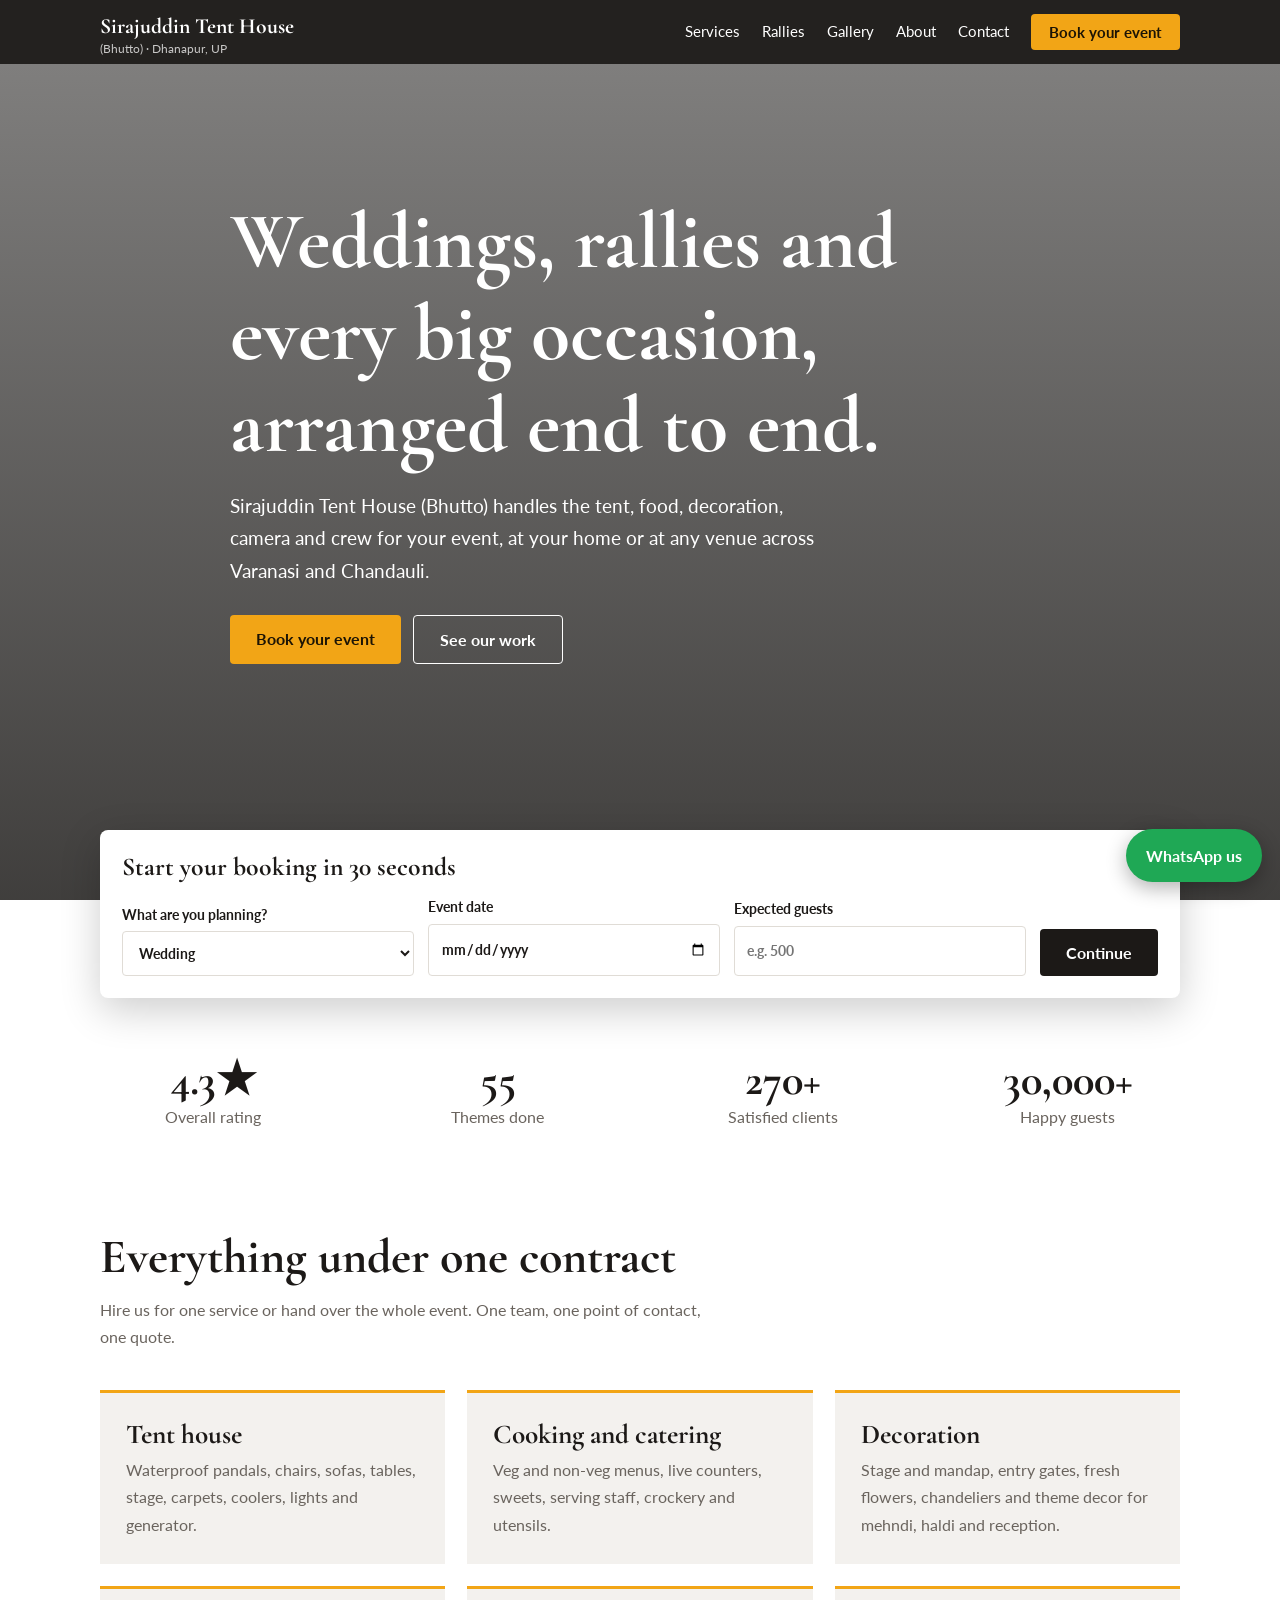
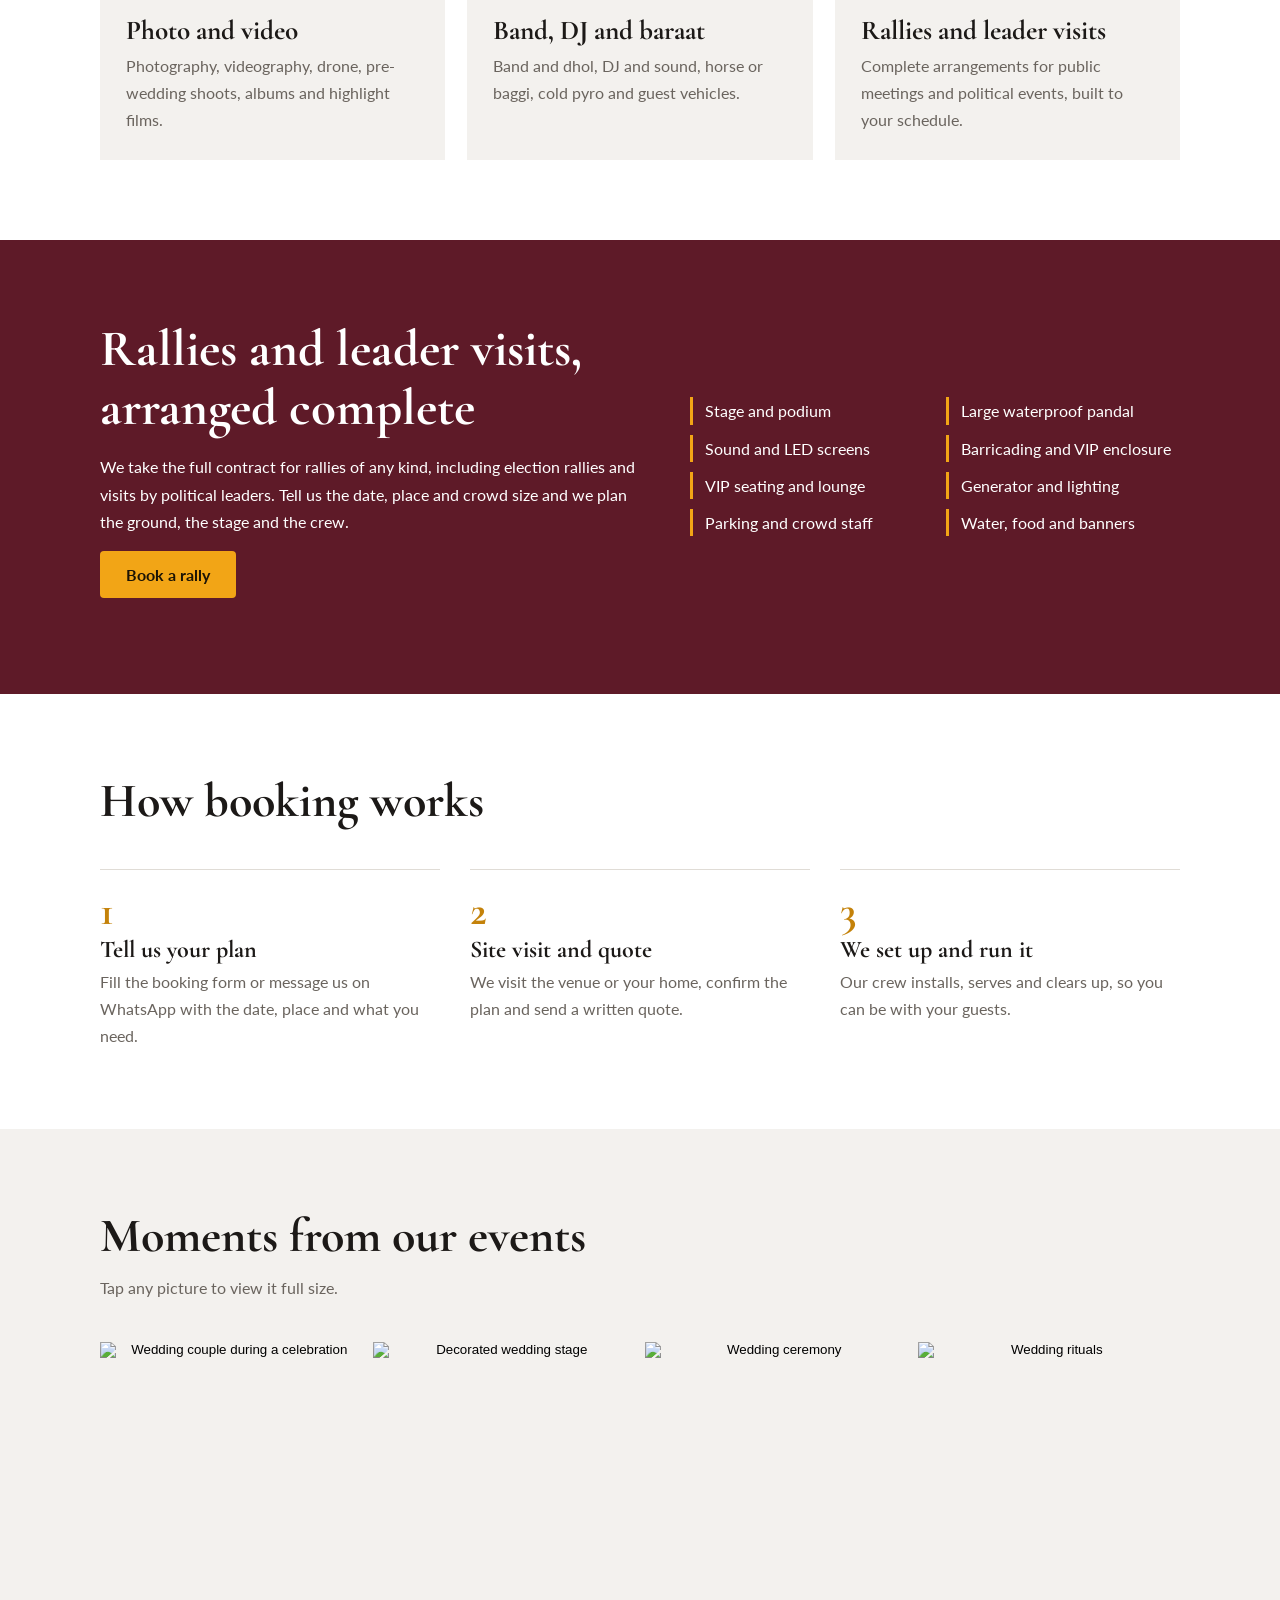
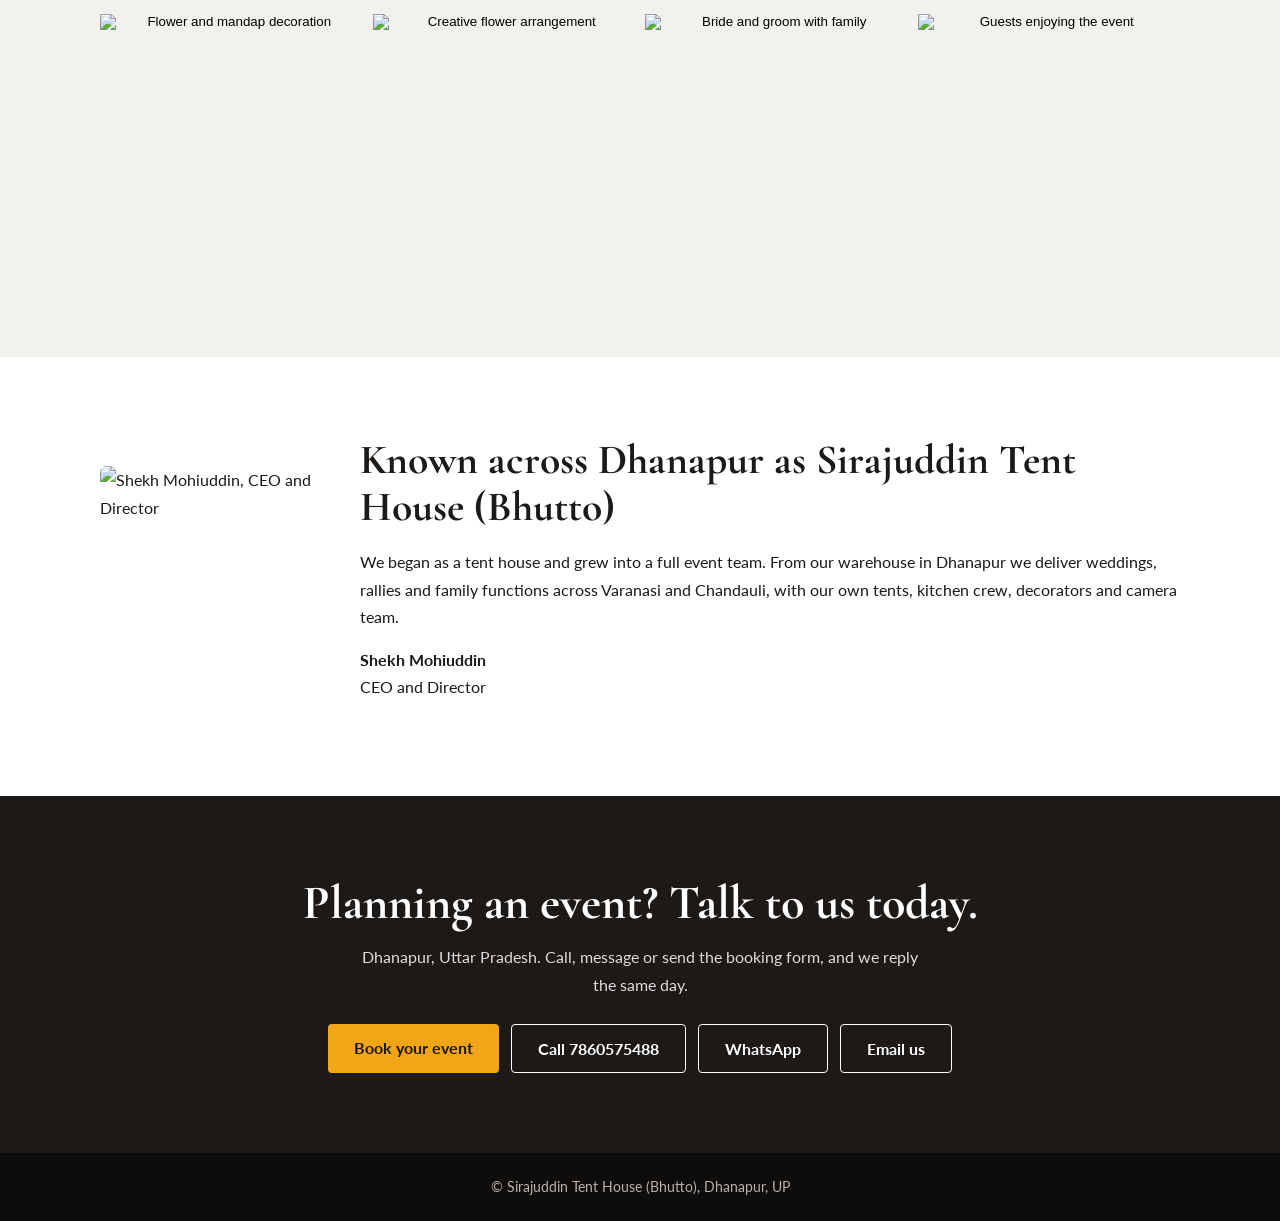
==== index.html @ 2b90a0f5 "Add files via upload" ====
<!DOCTYPE html>
<html lang="en">
<head>
<meta charset="UTF-8">
<meta name="viewport" content="width=device-width, initial-scale=1">
<meta name="author" content="Shekh Mohiuddin">
<meta name="keywords" content="tent house, wedding planner, catering, decoration, rally arrangements, Varanasi, Chandauli, Dhanapur">
<meta name="description" content="Sirajuddin Tent House (Bhutto), Dhanapur: tent, catering, decoration, photography and complete arrangements for weddings, rallies and leader visits across Varanasi and Chandauli.">
<title>Sirajuddin Tent House (Bhutto) | Weddings, Rallies and Events</title>
<link href="https://fonts.googleapis.com/css2?family=Cormorant+Garamond:wght@600;700&family=Lato:wght@400;700&display=swap" rel="stylesheet">
<style>
:root{--ink:#1c1917;--gold:#f2a516;--gold2:#c4820a;--maroon:#5e1a28;--soft:#f3f1ee;--line:#e0dcd6;--muted:#6a645e}
*{box-sizing:border-box}html{scroll-behavior:smooth}
body{margin:0;font-family:Lato,Verdana,sans-serif;color:var(--ink);line-height:1.7;background:#fff}
h1,h2,h3{font-family:"Cormorant Garamond",Georgia,serif;line-height:1.15;margin:0}
a{color:inherit}img{max-width:100%;display:block}
.wrap{max-width:1120px;margin:0 auto;padding:0 20px}
section{padding:80px 0}
.btn{display:inline-block;font:700 1rem Lato,sans-serif;text-decoration:none;border:0;border-radius:4px;padding:14px 26px;cursor:pointer;background:var(--gold);color:#1c1405}
.btn:hover{background:#fff}.btn.dark{background:var(--ink);color:#fff}.btn.dark:hover{background:var(--gold2)}
.btn.ghost{background:transparent;color:#fff;border:1.5px solid #fff}.btn.ghost:hover{background:#fff;color:var(--ink)}
:focus-visible{outline:3px solid var(--gold);outline-offset:3px}
/* nav */
header.nav{position:fixed;top:0;left:0;right:0;z-index:20;background:rgba(28,25,23,.92);color:#fff;backdrop-filter:blur(6px)}
.nav .wrap{display:flex;align-items:center;justify-content:space-between;height:64px;gap:16px}
.logo{font-family:"Cormorant Garamond",serif;font-size:1.35rem;font-weight:700;text-decoration:none;white-space:nowrap}
.logo small{font:400 .75rem Lato;display:block;opacity:.75;margin-top:-4px}
.nav nav{display:flex;gap:22px;align-items:center}.nav nav a{text-decoration:none;font-size:.95rem}.nav nav a:hover{color:var(--gold)}
.nav .btn{padding:9px 18px}
@media(max-width:820px){.nav nav a.l{display:none}}
/* hero */
.hero{min-height:100vh;background:linear-gradient(rgba(10,8,6,.5),rgba(10,8,6,.78)),url("img/izawalk.JPG") center/cover fixed;color:#fff;display:flex;align-items:center;padding:110px 0 150px}
.hero h1{font-size:clamp(2.6rem,7vw,5rem);max-width:820px}
.hero p{font-size:1.2rem;max-width:600px;margin:18px 0 28px}
.hero .row{display:flex;gap:12px;flex-wrap:wrap}
@media(max-width:1024px){.hero{background-attachment:scroll}}
/* quick booking bar */
.quick{margin-top:-70px;position:relative;z-index:5}
.quick form{background:#fff;border-radius:8px;box-shadow:0 12px 40px rgba(0,0,0,.2);padding:22px;display:grid;grid-template-columns:repeat(3,1fr) auto;gap:14px;align-items:end}
.quick label{font-weight:700;font-size:.9rem}
.quick select,.quick input{width:100%;font:inherit;padding:12px;border:1.5px solid var(--line);border-radius:4px;margin-top:4px;background:#fff;color:var(--ink)}
.quick h2{grid-column:1/-1;font-size:1.6rem}
@media(max-width:820px){.quick form{grid-template-columns:1fr}}
/* stats */
.stats{display:grid;grid-template-columns:repeat(4,1fr);gap:20px;text-align:center;padding:60px 0 20px}
.stats b{font:700 2.8rem "Cormorant Garamond",serif;display:block;line-height:1}
.stats span{color:var(--muted)}
@media(max-width:700px){.stats{grid-template-columns:repeat(2,1fr)}}
/* headings */
.head{max-width:620px;margin-bottom:40px}.head h2{font-size:clamp(2rem,4.5vw,3rem)}.head p{color:var(--muted);margin:10px 0 0}
/* services */
.cards{display:grid;grid-template-columns:repeat(auto-fit,minmax(310px,1fr));gap:22px}
.card{border-top:3px solid var(--gold);background:var(--soft);padding:26px}
.card h3{font-size:1.7rem;margin-bottom:6px}.card p{margin:0;color:var(--muted)}
/* rally band */
.rally{background:var(--maroon);color:#fff}
.rally .grid{display:grid;grid-template-columns:1.1fr 1fr;gap:50px;align-items:center}
.rally h2{font-size:clamp(2rem,4.5vw,3.2rem);margin-bottom:14px}
.rally ul{margin:0;padding:0;list-style:none;display:grid;grid-template-columns:1fr 1fr;gap:10px 22px}
.rally li{border-left:3px solid var(--gold);padding-left:12px}
@media(max-width:820px){.rally .grid{grid-template-columns:1fr}}
/* steps */
.steps{display:grid;grid-template-columns:repeat(auto-fit,minmax(250px,1fr));gap:30px;counter-reset:s}
.steps div{counter-increment:s;border-top:1px solid var(--line);padding-top:16px}
.steps div::before{content:counter(s);font:700 2.6rem "Cormorant Garamond",serif;color:var(--gold2)}
.steps h3{font-size:1.5rem}.steps p{margin:4px 0 0;color:var(--muted)}
/* gallery */
.gal{display:grid;grid-template-columns:repeat(4,1fr);gap:10px}
.gal button{border:0;padding:0;background:none;cursor:zoom-in;aspect-ratio:1;overflow:hidden}
.gal img{width:100%;height:100%;object-fit:cover;transition:transform .4s}.gal button:hover img{transform:scale(1.06)}
@media(max-width:760px){.gal{grid-template-columns:repeat(2,1fr)}}
dialog{border:0;padding:0;background:none;max-width:92vw}dialog::backdrop{background:rgba(0,0,0,.88)}
dialog img{max-height:90vh;margin:auto}
/* about */
.about{display:grid;grid-template-columns:220px 1fr;gap:40px;align-items:center}
.about img{border-radius:6px;width:220px;aspect-ratio:1;object-fit:cover}
@media(max-width:640px){.about{grid-template-columns:1fr}}
/* contact */
.contact{background:var(--ink);color:#fff;text-align:center}
.contact h2{font-size:clamp(2rem,4.5vw,3rem)}.contact p{opacity:.85;max-width:560px;margin:12px auto 26px}
.contact .row{display:flex;gap:12px;justify-content:center;flex-wrap:wrap}
footer{background:#0f0d0c;color:#b9b2ab;text-align:center;padding:22px;font-size:.9rem}
.wa{position:fixed;right:18px;bottom:18px;z-index:30;background:#1fa855;color:#fff;text-decoration:none;font-weight:700;padding:13px 20px;border-radius:40px;box-shadow:0 6px 20px rgba(0,0,0,.3)}
@media(prefers-reduced-motion:reduce){html{scroll-behavior:auto}.gal img{transition:none}}
</style>
</head>
<body>

<header class="nav"><div class="wrap">
  <a class="logo" href="#top">Sirajuddin Tent House<small>(Bhutto) &middot; Dhanapur, UP</small></a>
  <nav>
    <a class="l" href="#services">Services</a><a class="l" href="#rallies">Rallies</a><a class="l" href="#gallery">Gallery</a><a class="l" href="#about">About</a><a class="l" href="#contact">Contact</a>
    <a class="btn" href="booking.html">Book your event</a>
  </nav>
</div></header>

<div class="hero" id="top"><div class="wrap">
  <h1>Weddings, rallies and every big occasion, arranged end to end.</h1>
  <p>Sirajuddin Tent House (Bhutto) handles the tent, food, decoration, camera and crew for your event, at your home or at any venue across Varanasi and Chandauli.</p>
  <div class="row"><a class="btn" href="booking.html">Book your event</a><a class="btn ghost" href="#gallery">See our work</a></div>
</div></div>

<div class="quick"><div class="wrap">
  <form action="booking.html" method="get">
    <h2>Start your booking in 30 seconds</h2>
    <label>What are you planning?
      <select name="type"><option>Wedding</option><option>Political rally / public meeting</option><option>Leader visit arrangement</option><option>Other event</option></select></label>
    <label>Event date<input type="date" name="date"></label>
    <label>Expected guests<input type="number" name="guests" min="10" step="10" placeholder="e.g. 500"></label>
    <button class="btn dark" type="submit">Continue</button>
  </form>
</div></div>

<div class="wrap stats">
  <div><b>4.3&#9733;</b><span>Overall rating</span></div>
  <div><b>55</b><span>Themes done</span></div>
  <div><b>270+</b><span>Satisfied clients</span></div>
  <div><b>30,000+</b><span>Happy guests</span></div>
</div>

<section id="services"><div class="wrap">
  <div class="head"><h2>Everything under one contract</h2><p>Hire us for one service or hand over the whole event. One team, one point of contact, one quote.</p></div>
  <div class="cards">
    <div class="card"><h3>Tent house</h3><p>Waterproof pandals, chairs, sofas, tables, stage, carpets, coolers, lights and generator.</p></div>
    <div class="card"><h3>Cooking and catering</h3><p>Veg and non-veg menus, live counters, sweets, serving staff, crockery and utensils.</p></div>
    <div class="card"><h3>Decoration</h3><p>Stage and mandap, entry gates, fresh flowers, chandeliers and theme decor for mehndi, haldi and reception.</p></div>
    <div class="card"><h3>Photo and video</h3><p>Photography, videography, drone, pre-wedding shoots, albums and highlight films.</p></div>
    <div class="card"><h3>Band, DJ and baraat</h3><p>Band and dhol, DJ and sound, horse or baggi, cold pyro and guest vehicles.</p></div>
    <div class="card"><h3>Rallies and leader visits</h3><p>Complete arrangements for public meetings and political events, built to your schedule.</p></div>
  </div>
</div></section>

<section class="rally" id="rallies"><div class="wrap grid">
  <div>
    <h2>Rallies and leader visits, arranged complete</h2>
    <p>We take the full contract for rallies of any kind, including election rallies and visits by political leaders. Tell us the date, place and crowd size and we plan the ground, the stage and the crew.</p>
    <p><a class="btn" href="booking.html?type=Political%20rally%20%2F%20public%20meeting">Book a rally</a></p>
  </div>
  <ul>
    <li>Stage and podium</li><li>Large waterproof pandal</li><li>Sound and LED screens</li><li>Barricading and VIP enclosure</li>
    <li>VIP seating and lounge</li><li>Generator and lighting</li><li>Parking and crowd staff</li><li>Water, food and banners</li>
  </ul>
</div></section>

<section><div class="wrap">
  <div class="head"><h2>How booking works</h2></div>
  <div class="steps">
    <div><h3>Tell us your plan</h3><p>Fill the booking form or message us on WhatsApp with the date, place and what you need.</p></div>
    <div><h3>Site visit and quote</h3><p>We visit the venue or your home, confirm the plan and send a written quote.</p></div>
    <div><h3>We set up and run it</h3><p>Our crew installs, serves and clears up, so you can be with your guests.</p></div>
  </div>
</div></section>

<section id="gallery" style="background:var(--soft)"><div class="wrap">
  <div class="head"><h2>Moments from our events</h2><p>Tap any picture to view it full size.</p></div>
  <div class="gal">
    <button type="button"><img src="img/work1.jpg" alt="Wedding couple during a celebration" loading="lazy"></button>
    <button type="button"><img src="img/work2.jpg" alt="Decorated wedding stage" loading="lazy"></button>
    <button type="button"><img src="img/work3.jpg" alt="Wedding ceremony" loading="lazy"></button>
    <button type="button"><img src="img/work4.jpg" alt="Wedding rituals" loading="lazy"></button>
    <button type="button"><img src="img/work5.jpg" alt="Flower and mandap decoration" loading="lazy"></button>
    <button type="button"><img src="img/work6.jpg" alt="Creative flower arrangement" loading="lazy"></button>
    <button type="button"><img src="img/work7.jpg" alt="Bride and groom with family" loading="lazy"></button>
    <button type="button"><img src="img/work8.jpg" alt="Guests enjoying the event" loading="lazy"></button>
  </div>
</div></section>
<dialog id="lb"><img alt=""></dialog>

<section id="about"><div class="wrap about">
  <img src="img/MBhai.jpeg" alt="Shekh Mohiuddin, CEO and Director">
  <div>
    <h2 style="font-size:2.6rem">Known across Dhanapur as Sirajuddin Tent House (Bhutto)</h2>
    <p>We began as a tent house and grew into a full event team. From our warehouse in Dhanapur we deliver weddings, rallies and family functions across Varanasi and Chandauli, with our own tents, kitchen crew, decorators and camera team.</p>
    <p><b>Shekh Mohiuddin</b><br>CEO and Director</p>
  </div>
</div></section>

<section class="contact" id="contact"><div class="wrap">
  <h2>Planning an event? Talk to us today.</h2>
  <p>Dhanapur, Uttar Pradesh. Call, message or send the booking form, and we reply the same day.</p>
  <div class="row">
    <a class="btn" href="booking.html">Book your event</a>
    <a class="btn ghost" href="tel:+917860575488">Call 7860575488</a>
    <a class="btn ghost" href="https://wa.me/917860575488">WhatsApp</a>
    <a class="btn ghost" href="mailto:sirajuddintenthouse@gmail.com">Email us</a>
  </div>
</div></section>

<footer>&copy; Sirajuddin Tent House (Bhutto), Dhanapur, UP</footer>
<a class="wa" href="https://wa.me/917860575488">WhatsApp us</a>

<script>
var lb=document.getElementById("lb");
document.querySelectorAll(".gal button").forEach(function(b){b.addEventListener("click",function(){var i=b.querySelector("img");lb.querySelector("img").src=i.src;lb.querySelector("img").alt=i.alt;lb.showModal()})});
lb.addEventListener("click",function(){lb.close()});
document.querySelector('.quick input[type=date]').min=new Date().toISOString().slice(0,10);
</script>
</body>
</html>
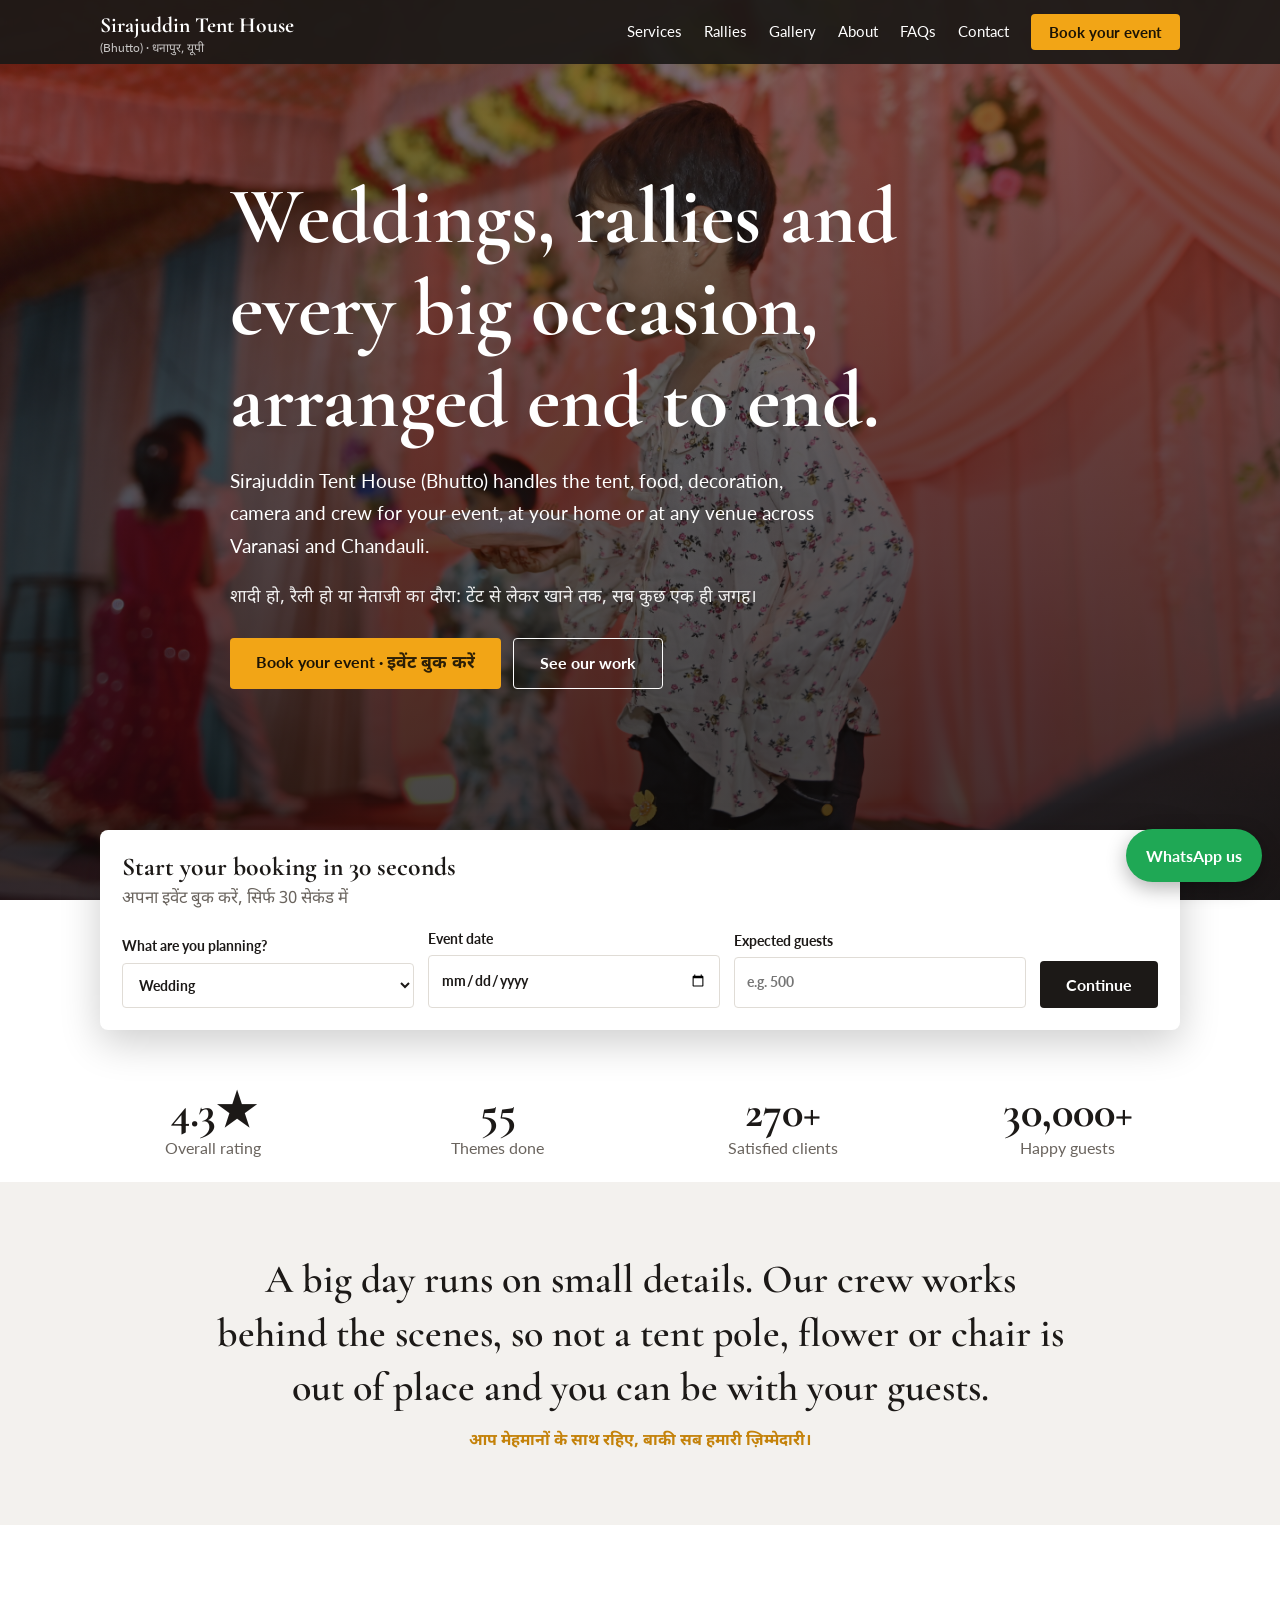
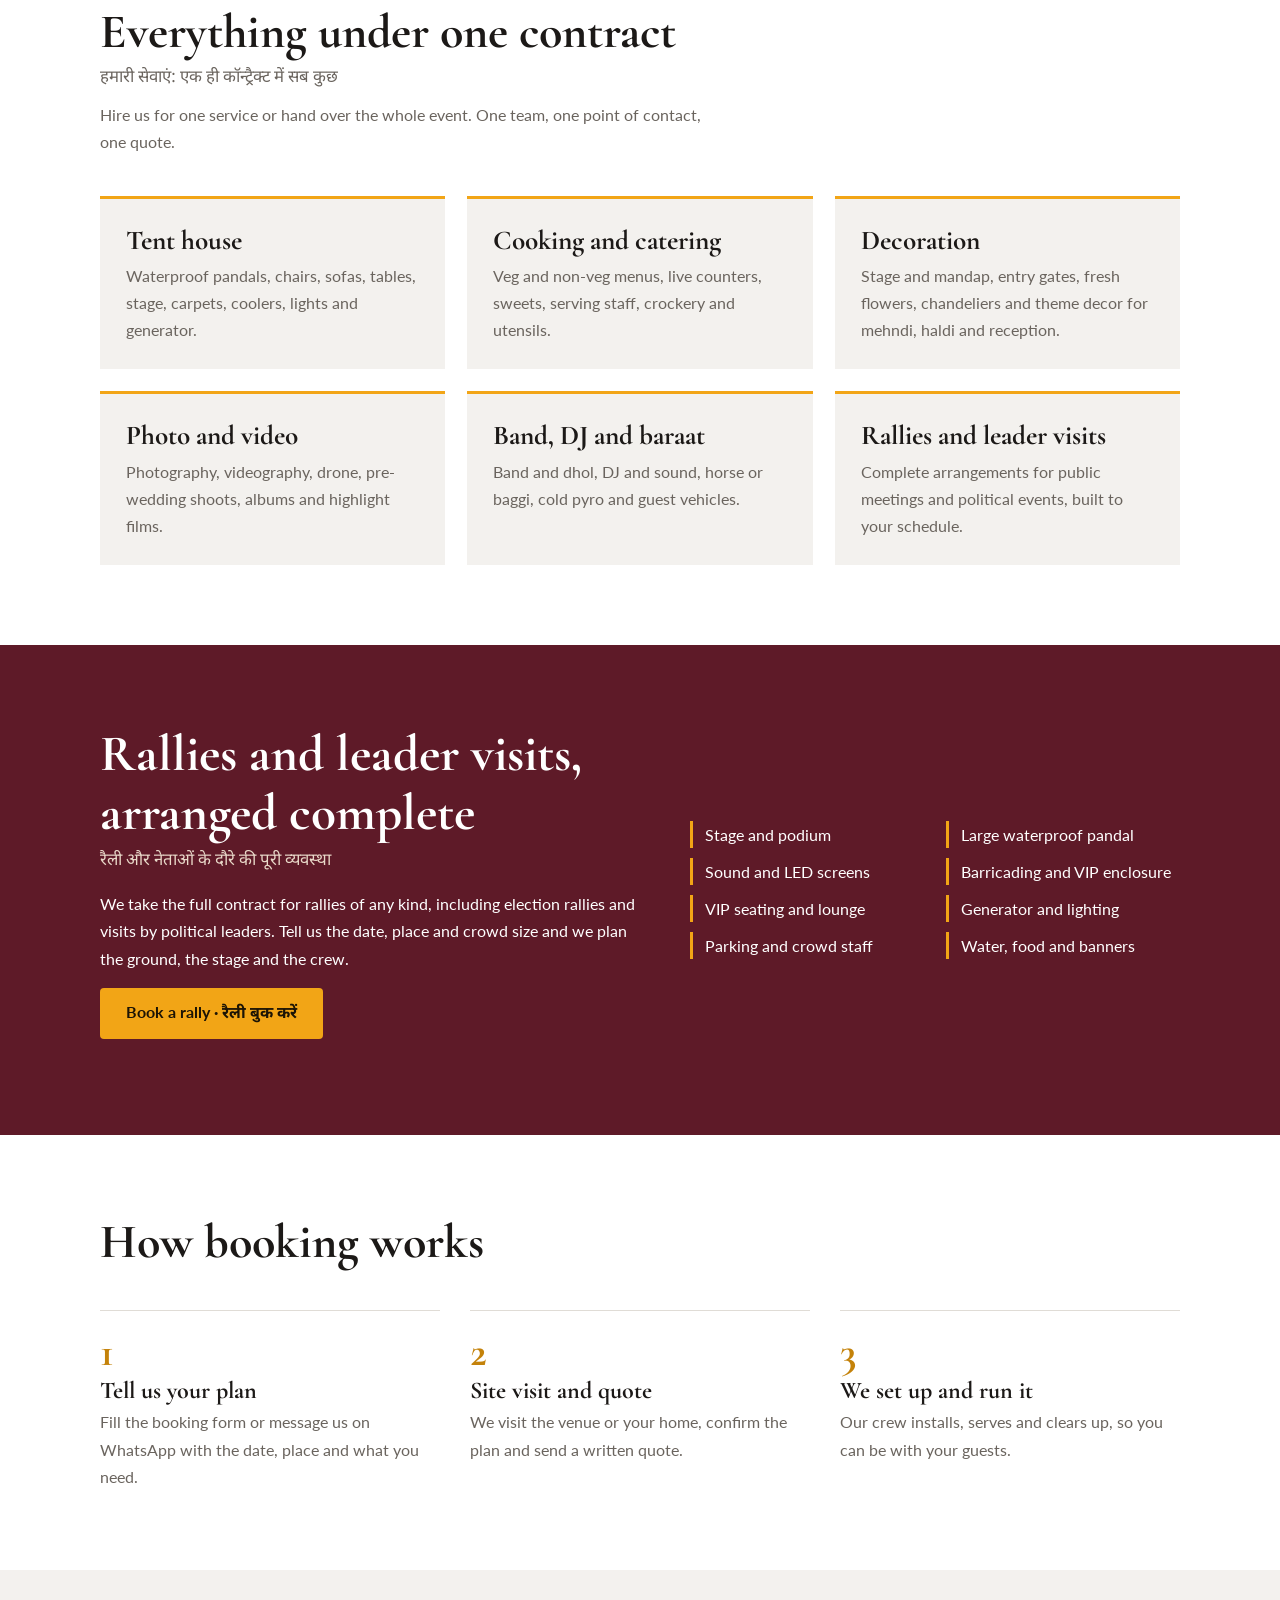
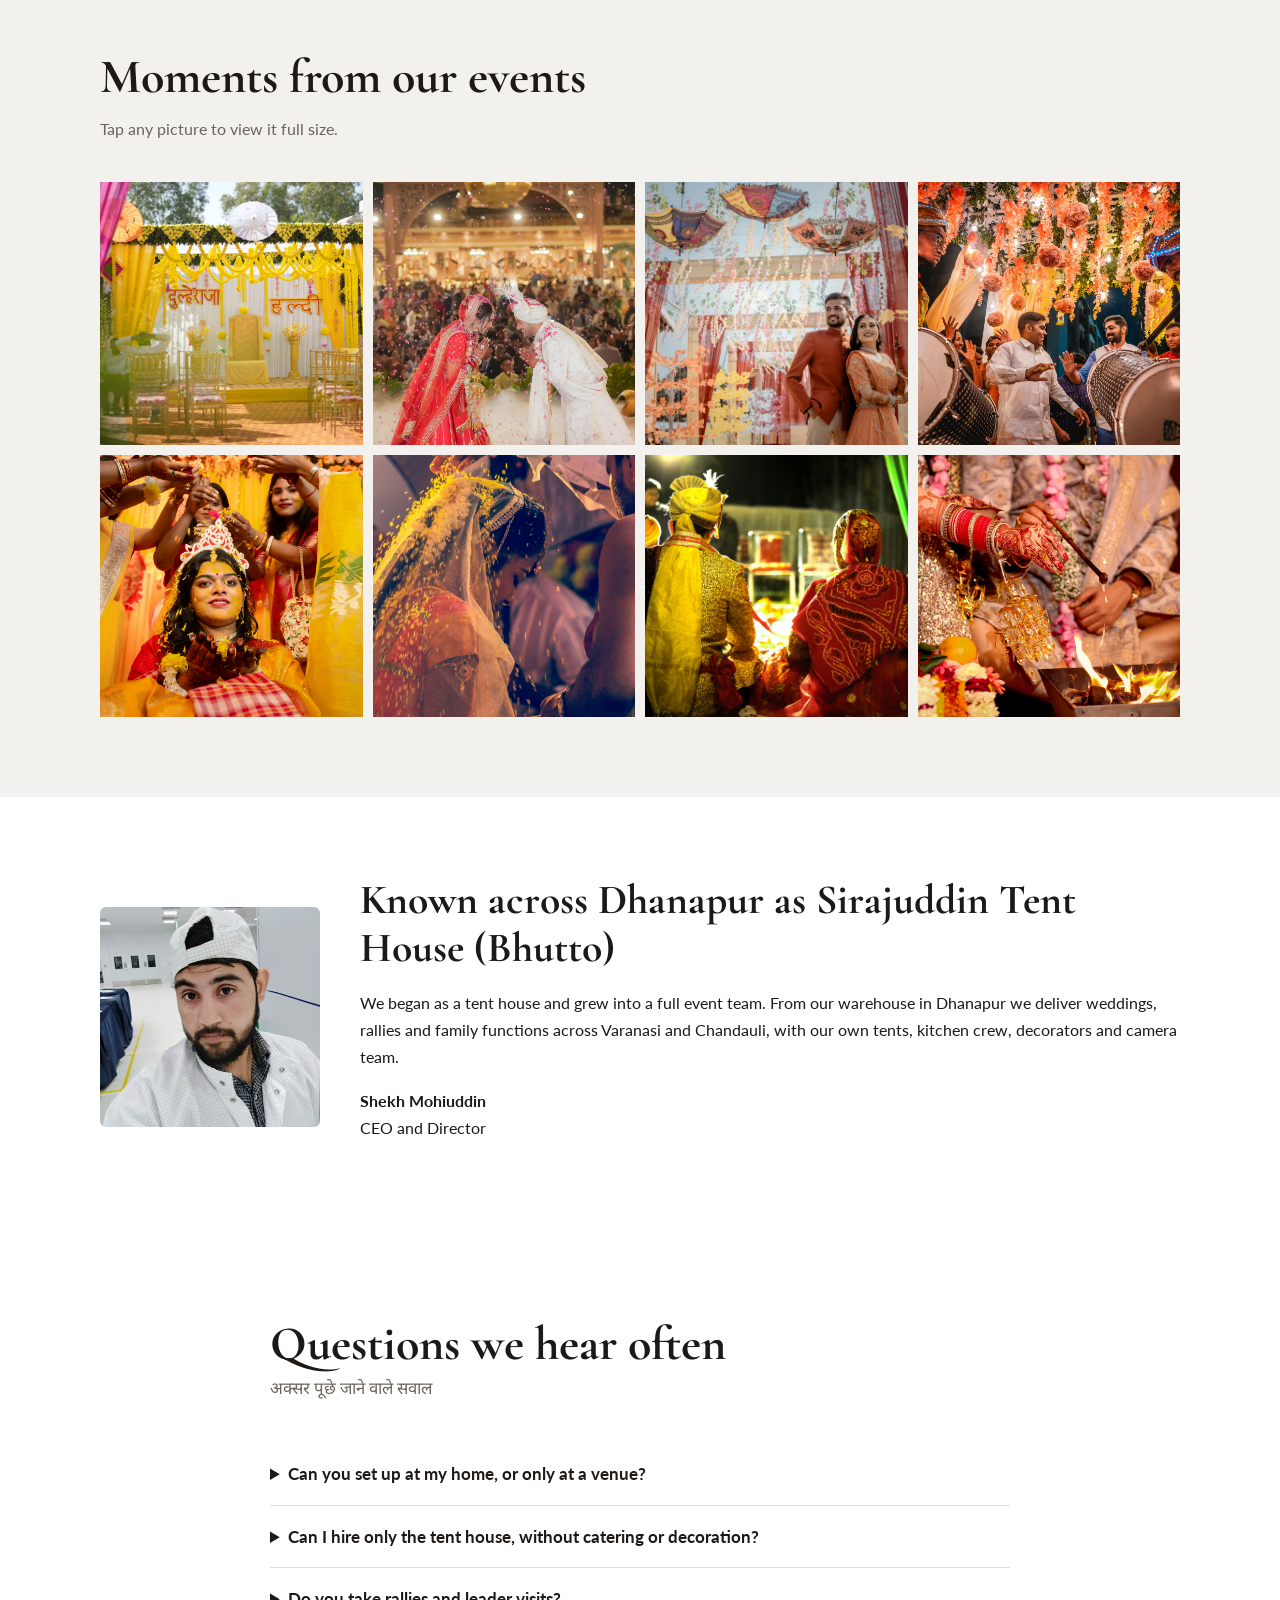
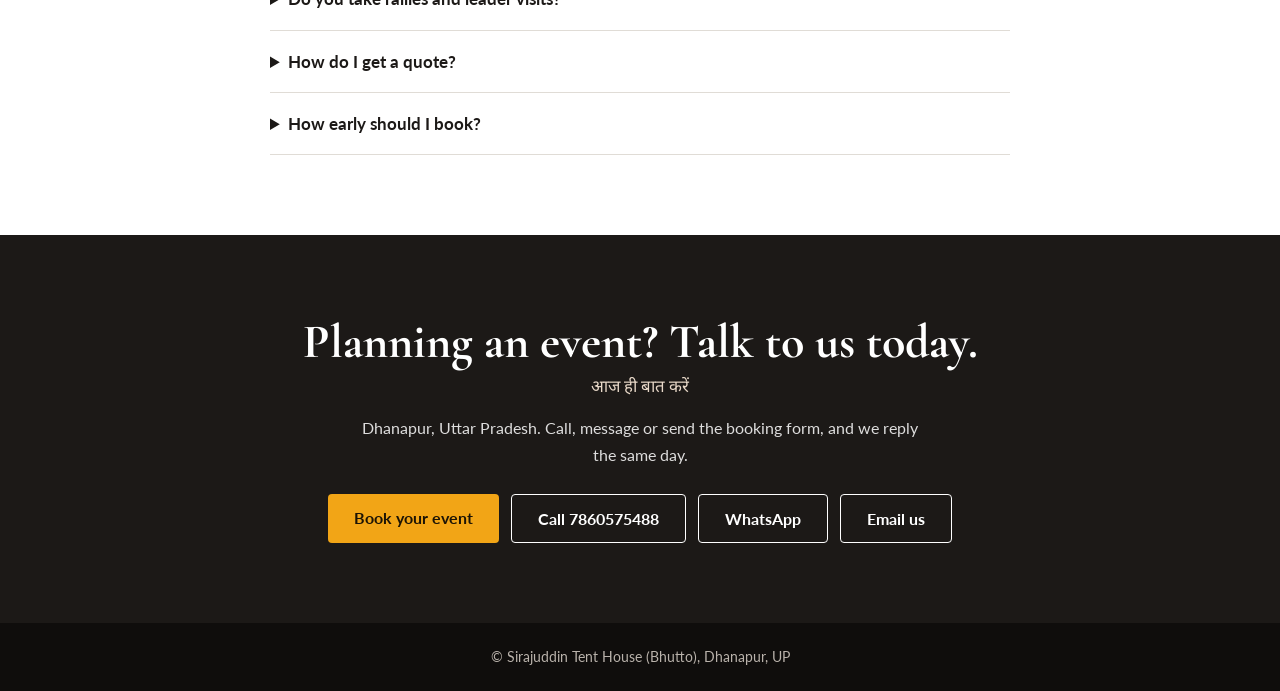
==== commit ec9d343d: "Add files via upload" ====
--- a/index.html
+++ b/index.html
@@ -7,7 +7,7 @@
 <meta name="keywords" content="tent house, wedding planner, catering, decoration, rally arrangements, Varanasi, Chandauli, Dhanapur">
 <meta name="description" content="Sirajuddin Tent House (Bhutto), Dhanapur: tent, catering, decoration, photography and complete arrangements for weddings, rallies and leader visits across Varanasi and Chandauli.">
 <title>Sirajuddin Tent House (Bhutto) | Weddings, Rallies and Events</title>
-<link href="https://fonts.googleapis.com/css2?family=Cormorant+Garamond:wght@600;700&family=Lato:wght@400;700&display=swap" rel="stylesheet">
+<link href="https://fonts.googleapis.com/css2?family=Cormorant+Garamond:wght@600;700&family=Lato:wght@400;700&family=Noto+Sans+Devanagari:wght@400;700&display=swap" rel="stylesheet">
 <style>
 :root{--ink:#1c1917;--gold:#f2a516;--gold2:#c4820a;--maroon:#5e1a28;--soft:#f3f1ee;--line:#e0dcd6;--muted:#6a645e}
 *{box-sizing:border-box}html{scroll-behavior:smooth}
@@ -81,15 +81,26 @@
 .contact .row{display:flex;gap:12px;justify-content:center;flex-wrap:wrap}
 footer{background:#0f0d0c;color:#b9b2ab;text-align:center;padding:22px;font-size:.9rem}
 .wa{position:fixed;right:18px;bottom:18px;z-index:30;background:#1fa855;color:#fff;text-decoration:none;font-weight:700;padding:13px 20px;border-radius:40px;box-shadow:0 6px 20px rgba(0,0,0,.3)}
+.hi{font-family:"Noto Sans Devanagari",Lato,sans-serif}
+.sub{display:block;font-size:1.05rem;font-weight:400;color:var(--muted);margin-top:6px;font-family:"Noto Sans Devanagari",Lato,sans-serif;line-height:1.5}
+.rally .sub,.contact .sub{color:#e9d9c9}
+.promise{background:var(--soft);text-align:center;padding:70px 0}
+.promise p.big{font:600 clamp(1.6rem,3.6vw,2.5rem) "Cormorant Garamond",Georgia,serif;line-height:1.35;max-width:860px;margin:0 auto 14px}
+.promise p.hi{color:var(--gold2);font-weight:700;margin:0}
+.faq{max-width:780px}
+.faq details{border-bottom:1px solid var(--line);padding:16px 0}
+.faq summary{cursor:pointer;font-weight:700;font-size:1.08rem}
+.faq details p{margin:8px 0 0;color:var(--muted)}
+.hero .hi{font-size:1.1rem;opacity:.92;margin:-8px 0 26px;max-width:600px}
 @media(prefers-reduced-motion:reduce){html{scroll-behavior:auto}.gal img{transition:none}}
 </style>
 </head>
 <body>
 
 <header class="nav"><div class="wrap">
-  <a class="logo" href="#top">Sirajuddin Tent House<small>(Bhutto) &middot; Dhanapur, UP</small></a>
+  <a class="logo" href="#top">Sirajuddin Tent House<small>(Bhutto) &middot; <span class="hi">धनापुर, यूपी</span></small></a>
   <nav>
-    <a class="l" href="#services">Services</a><a class="l" href="#rallies">Rallies</a><a class="l" href="#gallery">Gallery</a><a class="l" href="#about">About</a><a class="l" href="#contact">Contact</a>
+    <a class="l" href="#services">Services</a><a class="l" href="#rallies">Rallies</a><a class="l" href="#gallery">Gallery</a><a class="l" href="#about">About</a><a class="l" href="#faq">FAQs</a><a class="l" href="#contact">Contact</a>
     <a class="btn" href="booking.html">Book your event</a>
   </nav>
 </div></header>
@@ -97,12 +108,13 @@
 <div class="hero" id="top"><div class="wrap">
   <h1>Weddings, rallies and every big occasion, arranged end to end.</h1>
   <p>Sirajuddin Tent House (Bhutto) handles the tent, food, decoration, camera and crew for your event, at your home or at any venue across Varanasi and Chandauli.</p>
-  <div class="row"><a class="btn" href="booking.html">Book your event</a><a class="btn ghost" href="#gallery">See our work</a></div>
+  <p class="hi">शादी हो, रैली हो या नेताजी का दौरा: टेंट से लेकर खाने तक, सब कुछ एक ही जगह।</p>
+  <div class="row"><a class="btn" href="booking.html">Book your event &middot; <span class="hi">इवेंट बुक करें</span></a><a class="btn ghost" href="#gallery">See our work</a></div>
 </div></div>
 
 <div class="quick"><div class="wrap">
   <form action="booking.html" method="get">
-    <h2>Start your booking in 30 seconds</h2>
+    <h2>Start your booking in 30 seconds <span class="sub">अपना इवेंट बुक करें, सिर्फ 30 सेकंड में</span></h2>
     <label>What are you planning?
       <select name="type"><option>Wedding</option><option>Political rally / public meeting</option><option>Leader visit arrangement</option><option>Other event</option></select></label>
     <label>Event date<input type="date" name="date"></label>
@@ -118,8 +130,13 @@
   <div><b>30,000+</b><span>Happy guests</span></div>
 </div>
 
+<section class="promise"><div class="wrap">
+  <p class="big">A big day runs on small details. Our crew works behind the scenes, so not a tent pole, flower or chair is out of place and you can be with your guests.</p>
+  <p class="hi">आप मेहमानों के साथ रहिए, बाकी सब हमारी ज़िम्मेदारी।</p>
+</div></section>
+
 <section id="services"><div class="wrap">
-  <div class="head"><h2>Everything under one contract</h2><p>Hire us for one service or hand over the whole event. One team, one point of contact, one quote.</p></div>
+  <div class="head"><h2>Everything under one contract <span class="sub">हमारी सेवाएं: एक ही कॉन्ट्रैक्ट में सब कुछ</span></h2><p>Hire us for one service or hand over the whole event. One team, one point of contact, one quote.</p></div>
   <div class="cards">
     <div class="card"><h3>Tent house</h3><p>Waterproof pandals, chairs, sofas, tables, stage, carpets, coolers, lights and generator.</p></div>
     <div class="card"><h3>Cooking and catering</h3><p>Veg and non-veg menus, live counters, sweets, serving staff, crockery and utensils.</p></div>
@@ -132,9 +149,9 @@
 
 <section class="rally" id="rallies"><div class="wrap grid">
   <div>
-    <h2>Rallies and leader visits, arranged complete</h2>
+    <h2>Rallies and leader visits, arranged complete <span class="sub">रैली और नेताओं के दौरे की पूरी व्यवस्था</span></h2>
     <p>We take the full contract for rallies of any kind, including election rallies and visits by political leaders. Tell us the date, place and crowd size and we plan the ground, the stage and the crew.</p>
-    <p><a class="btn" href="booking.html?type=Political%20rally%20%2F%20public%20meeting">Book a rally</a></p>
+    <p><a class="btn" href="booking.html?type=Political%20rally%20%2F%20public%20meeting">Book a rally &middot; <span class="hi">रैली बुक करें</span></a></p>
   </div>
   <ul>
     <li>Stage and podium</li><li>Large waterproof pandal</li><li>Sound and LED screens</li><li>Barricading and VIP enclosure</li>
@@ -175,14 +192,23 @@
   </div>
 </div></section>
 
+<section id="faq"><div class="wrap faq">
+  <div class="head"><h2>Questions we hear often <span class="sub">अक्सर पूछे जाने वाले सवाल</span></h2></div>
+  <details><summary>Can you set up at my home, or only at a venue?</summary><p>Both. We set up the tent, kitchen and decoration at your home, lawn or street, or at any venue you have booked.</p></details>
+  <details><summary>Can I hire only the tent house, without catering or decoration?</summary><p>Yes. Take a single service or hand over the complete event under one contract.</p></details>
+  <details><summary>Do you take rallies and leader visits?</summary><p>Yes, complete arrangements. Share the date, place and expected crowd so we can plan the ground, stage, sound and crew.</p></details>
+  <details><summary>How do I get a quote?</summary><p>Fill the booking form or message us on WhatsApp. We confirm the details on a call, visit the site if needed and send a written quote.</p></details>
+  <details><summary>How early should I book?</summary><p>As soon as your date is fixed, so we can reserve it. For an urgent rally or visit, call us directly on 7860575488.</p></details>
+</div></section>
+
 <section class="contact" id="contact"><div class="wrap">
-  <h2>Planning an event? Talk to us today.</h2>
+  <h2>Planning an event? Talk to us today. <span class="sub">आज ही बात करें</span></h2>
   <p>Dhanapur, Uttar Pradesh. Call, message or send the booking form, and we reply the same day.</p>
   <div class="row">
     <a class="btn" href="booking.html">Book your event</a>
     <a class="btn ghost" href="tel:+917860575488">Call 7860575488</a>
     <a class="btn ghost" href="https://wa.me/917860575488">WhatsApp</a>
-    <a class="btn ghost" href="mailto:sirajuddintenthouse@gmail.com">Email us</a>
+    <a class="btn ghost" href="mailto:Shekhmohiuddin@gmail.com">Email us</a>
   </div>
 </div></section>
 
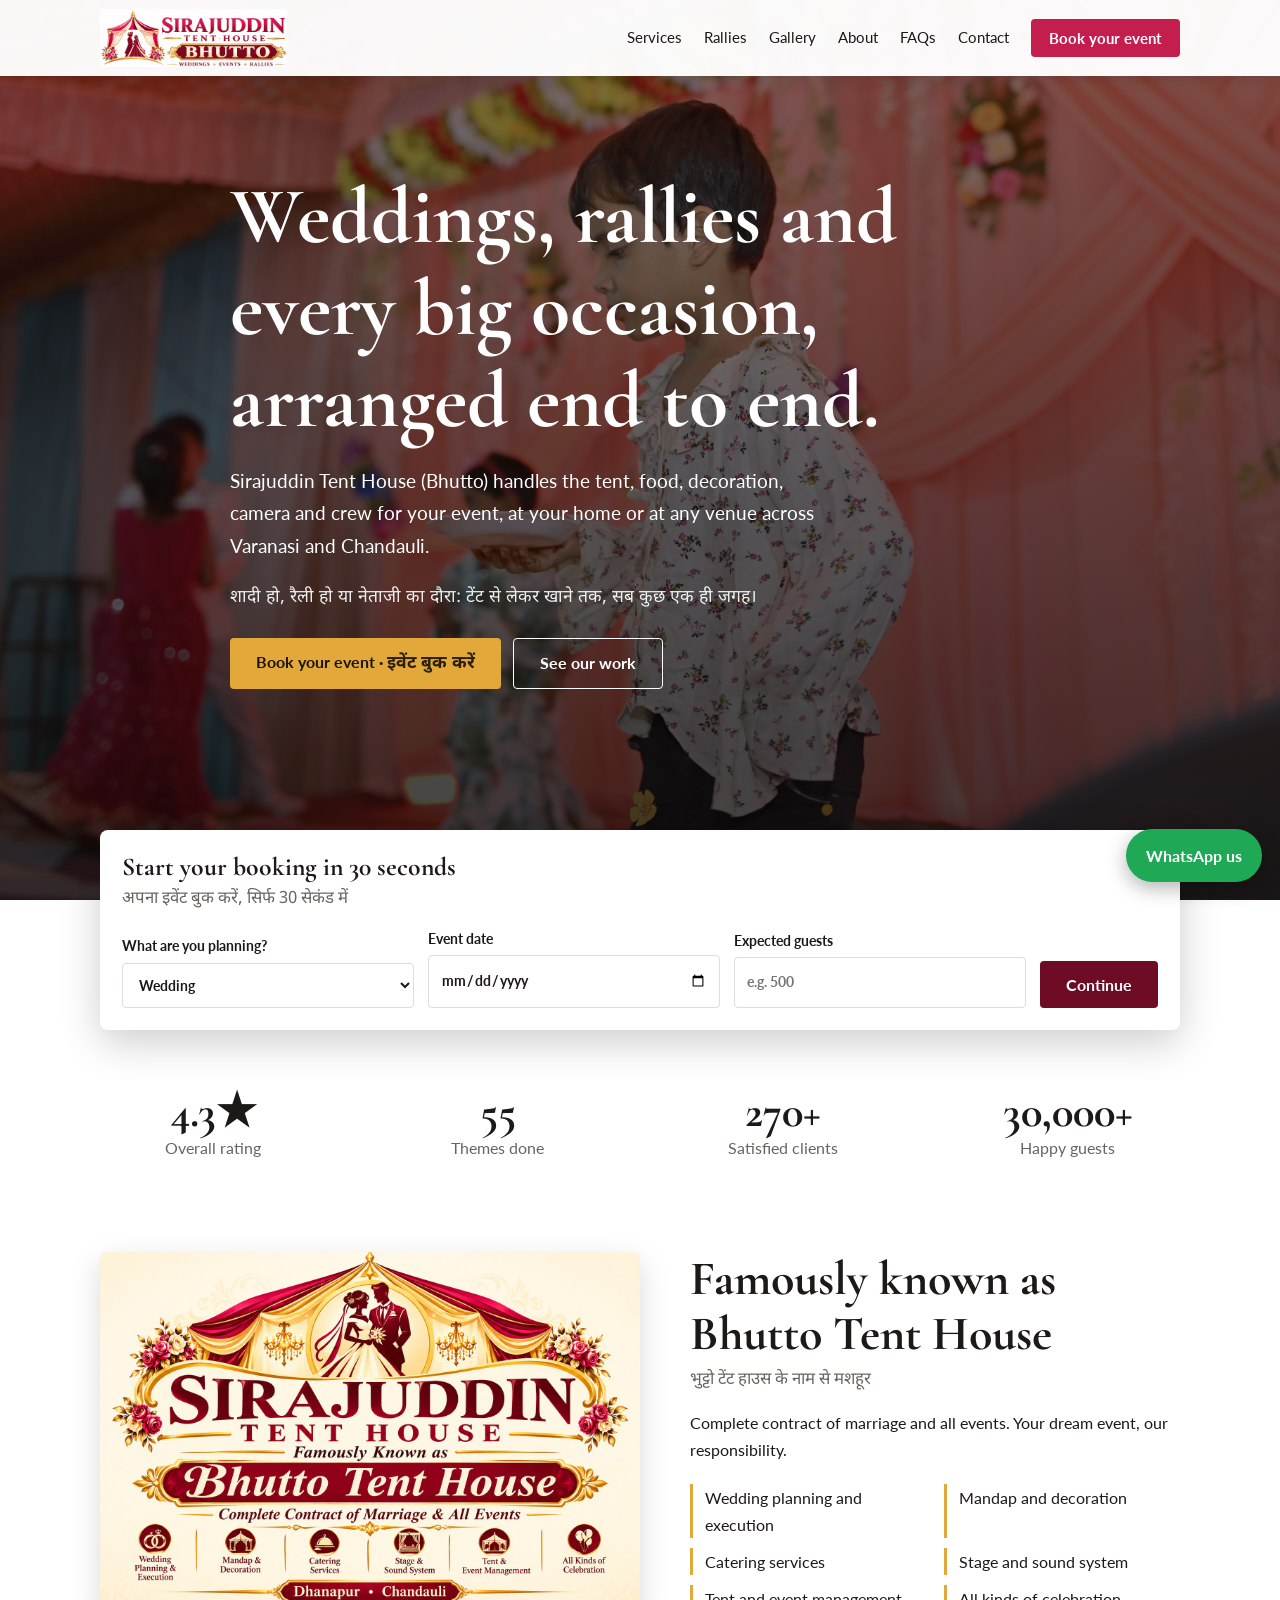
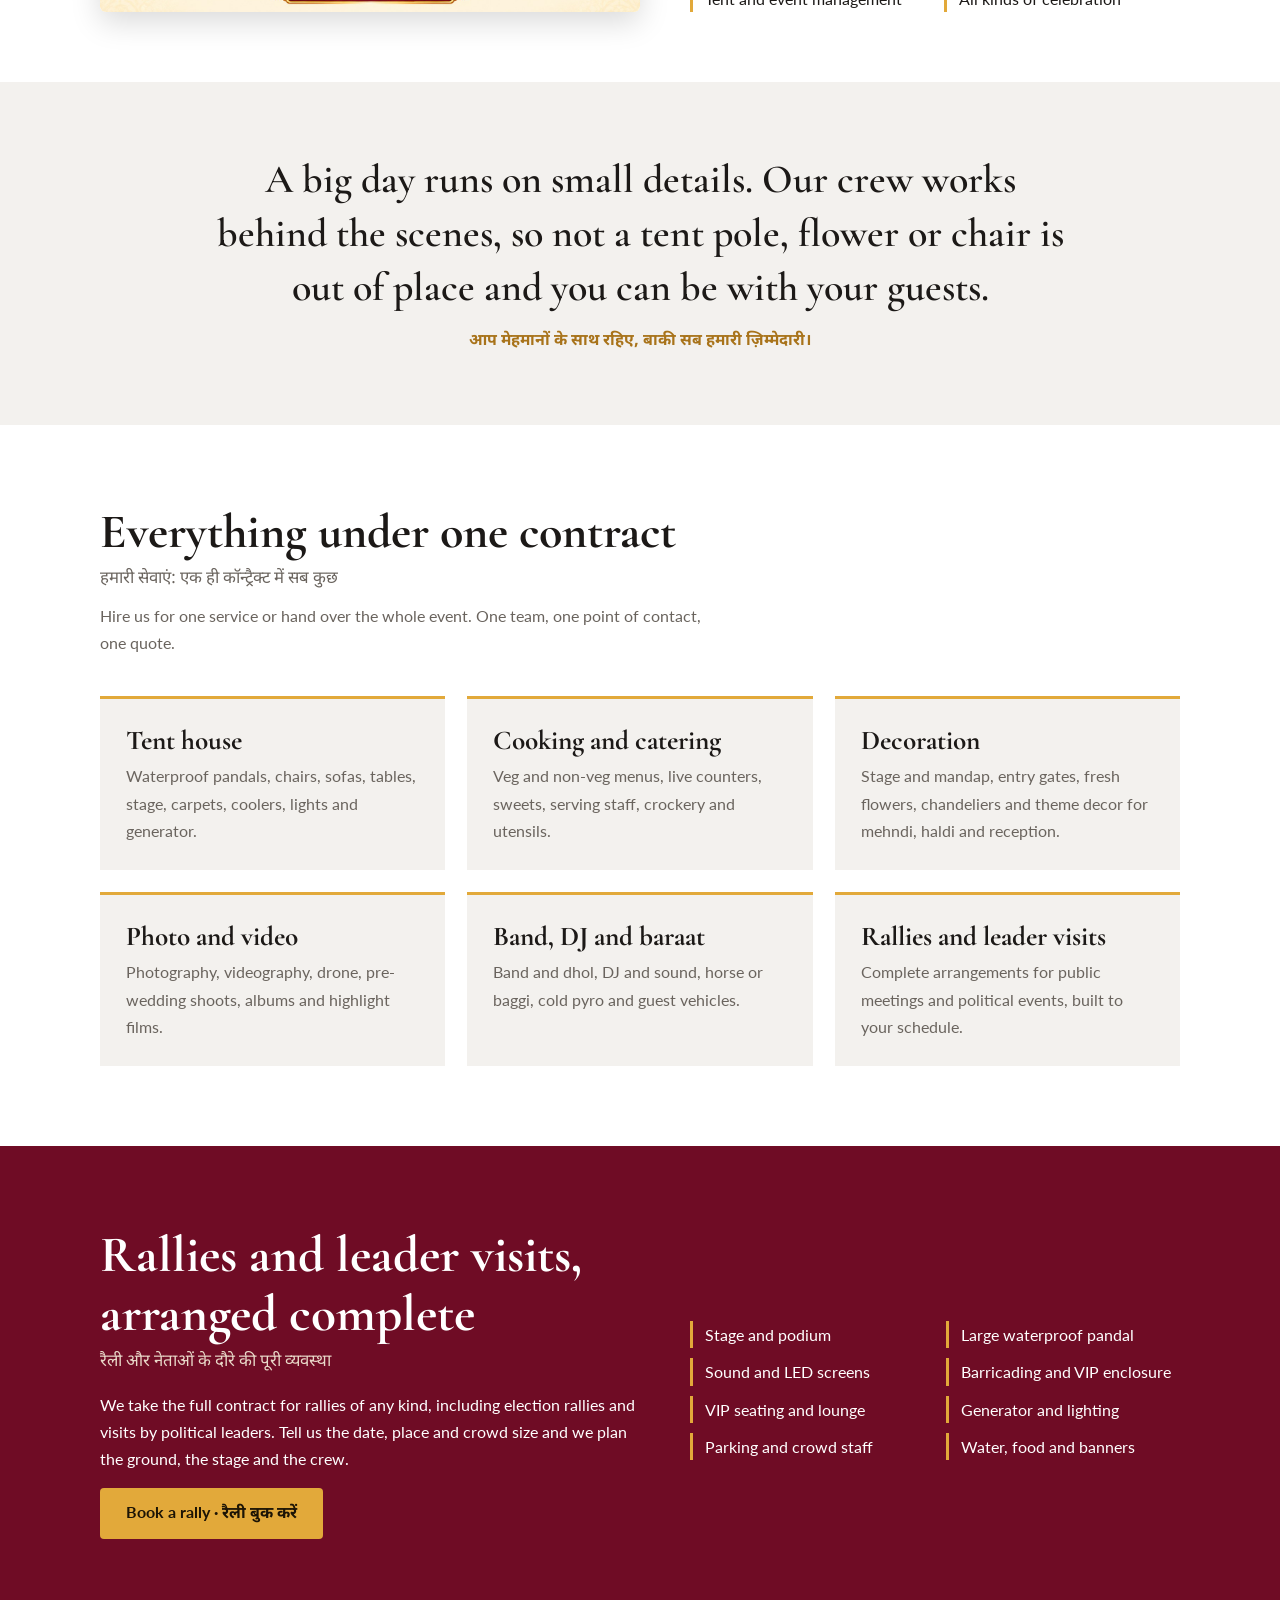
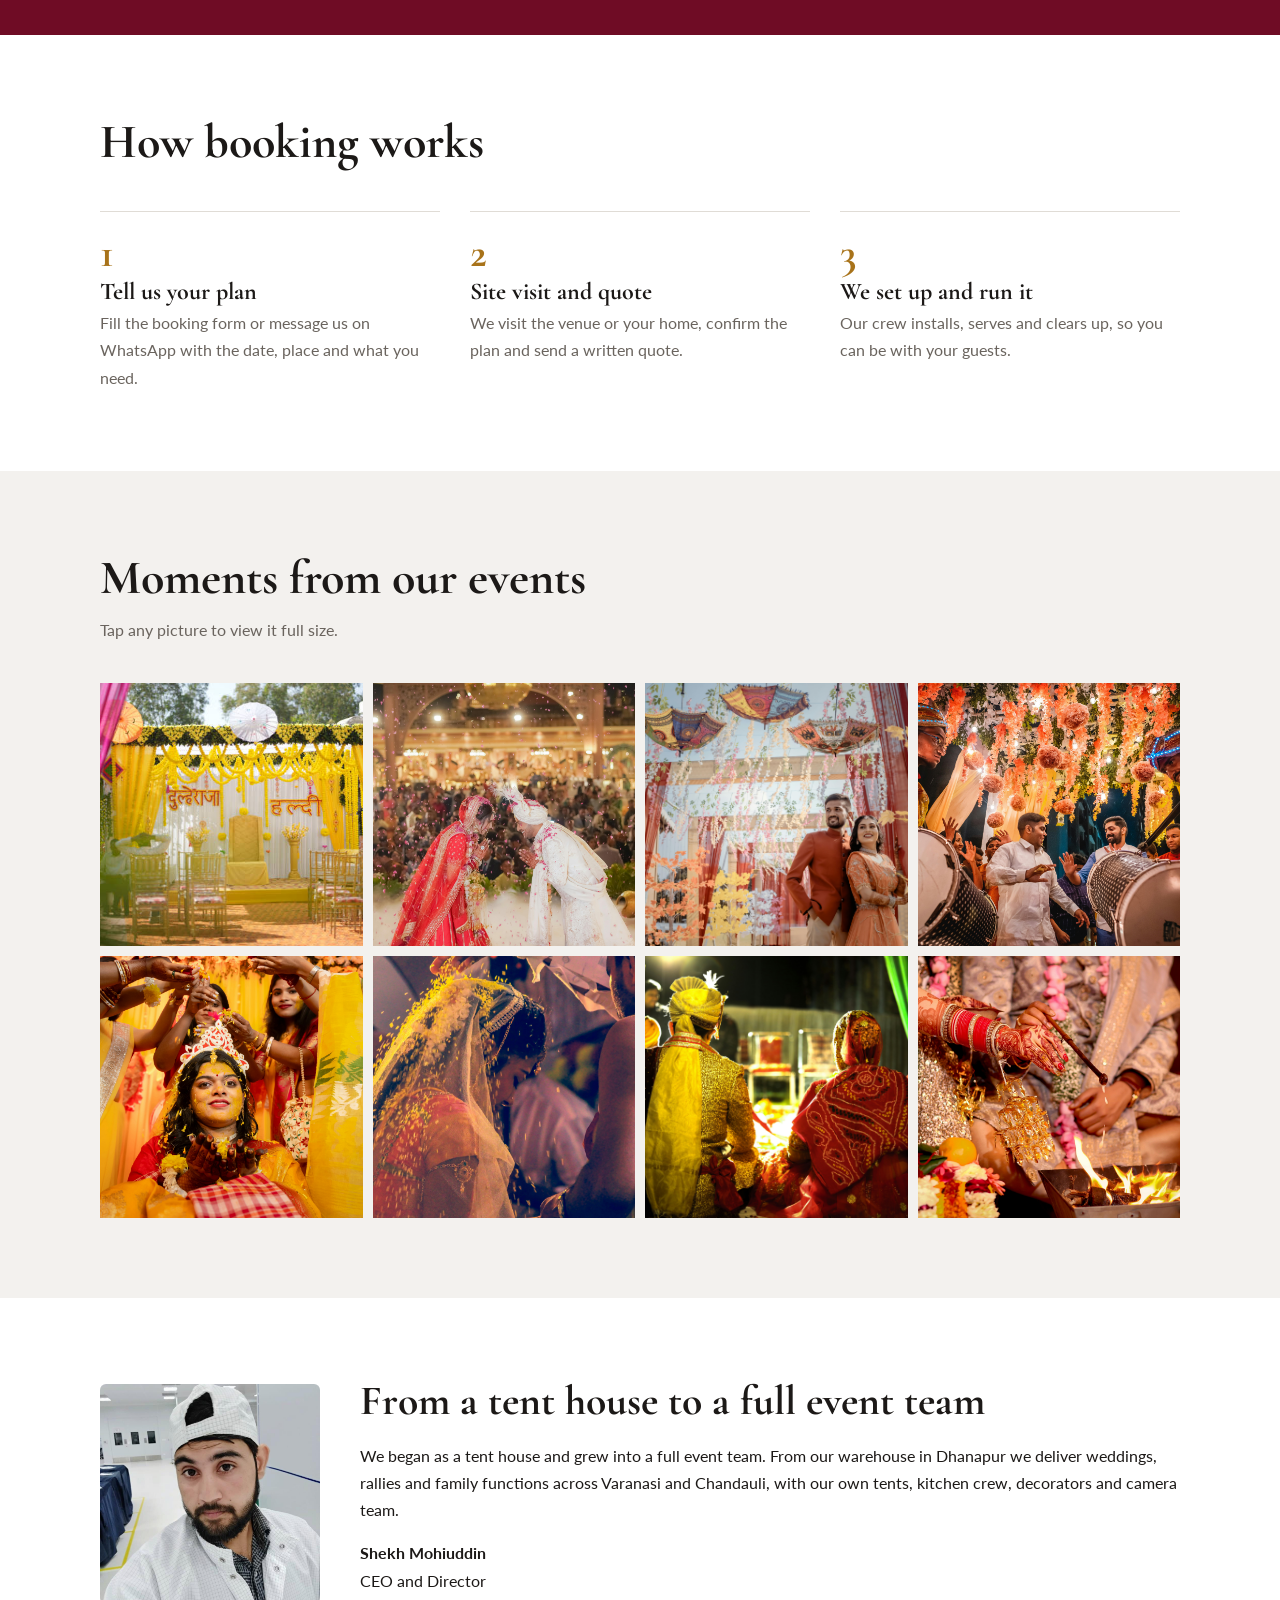
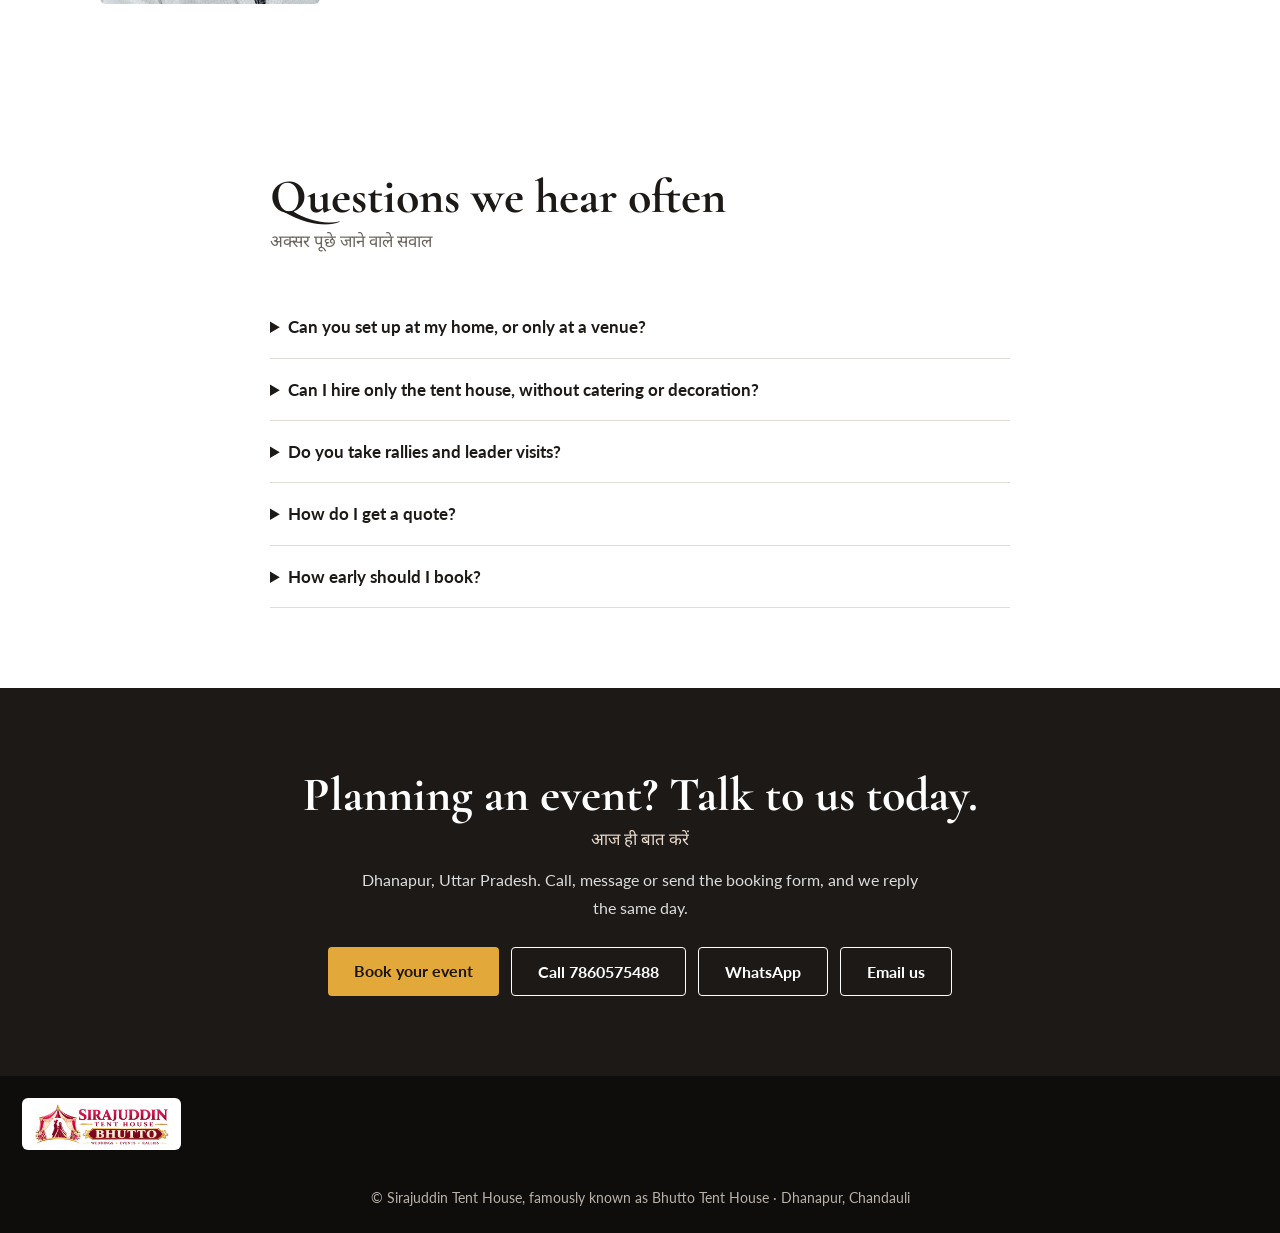
==== commit f0c11f9f: "Update index.html" ====
--- a/index.html
+++ b/index.html
@@ -6,10 +6,11 @@
 <meta name="author" content="Shekh Mohiuddin">
 <meta name="keywords" content="tent house, wedding planner, catering, decoration, rally arrangements, Varanasi, Chandauli, Dhanapur">
 <meta name="description" content="Sirajuddin Tent House (Bhutto), Dhanapur: tent, catering, decoration, photography and complete arrangements for weddings, rallies and leader visits across Varanasi and Chandauli.">
+<link rel="icon" type="image/png" href="img/favicon.png">
 <title>Sirajuddin Tent House (Bhutto) | Weddings, Rallies and Events</title>
 <link href="https://fonts.googleapis.com/css2?family=Cormorant+Garamond:wght@600;700&family=Lato:wght@400;700&family=Noto+Sans+Devanagari:wght@400;700&display=swap" rel="stylesheet">
 <style>
-:root{--ink:#1c1917;--gold:#f2a516;--gold2:#c4820a;--maroon:#5e1a28;--soft:#f3f1ee;--line:#e0dcd6;--muted:#6a645e}
+:root{--crimson:#c41e4f;--ink:#1c1917;--gold:#e2a93a;--gold2:#a8731a;--maroon:#6f0c25;--soft:#f3f1ee;--line:#e0dcd6;--muted:#6a645e}
 *{box-sizing:border-box}html{scroll-behavior:smooth}
 body{margin:0;font-family:Lato,Verdana,sans-serif;color:var(--ink);line-height:1.7;background:#fff}
 h1,h2,h3{font-family:"Cormorant Garamond",Georgia,serif;line-height:1.15;margin:0}
@@ -17,16 +18,19 @@
 .wrap{max-width:1120px;margin:0 auto;padding:0 20px}
 section{padding:80px 0}
 .btn{display:inline-block;font:700 1rem Lato,sans-serif;text-decoration:none;border:0;border-radius:4px;padding:14px 26px;cursor:pointer;background:var(--gold);color:#1c1405}
-.btn:hover{background:#fff}.btn.dark{background:var(--ink);color:#fff}.btn.dark:hover{background:var(--gold2)}
+.btn:hover{background:#fff}.btn.dark{background:var(--maroon);color:#fff}.btn.dark:hover{background:var(--crimson)}
 .btn.ghost{background:transparent;color:#fff;border:1.5px solid #fff}.btn.ghost:hover{background:#fff;color:var(--ink)}
 :focus-visible{outline:3px solid var(--gold);outline-offset:3px}
 /* nav */
-header.nav{position:fixed;top:0;left:0;right:0;z-index:20;background:rgba(28,25,23,.92);color:#fff;backdrop-filter:blur(6px)}
-.nav .wrap{display:flex;align-items:center;justify-content:space-between;height:64px;gap:16px}
-.logo{font-family:"Cormorant Garamond",serif;font-size:1.35rem;font-weight:700;text-decoration:none;white-space:nowrap}
-.logo small{font:400 .75rem Lato;display:block;opacity:.75;margin-top:-4px}
-.nav nav{display:flex;gap:22px;align-items:center}.nav nav a{text-decoration:none;font-size:.95rem}.nav nav a:hover{color:var(--gold)}
-.nav .btn{padding:9px 18px}
+header.nav{position:fixed;top:0;left:0;right:0;z-index:20;background:rgba(255,255,255,.97);color:var(--ink);box-shadow:0 1px 14px rgba(0,0,0,.14)}
+.nav .wrap{display:flex;align-items:center;justify-content:space-between;height:76px;gap:16px}
+.logo{display:block;line-height:0}.logo img{height:58px;width:auto}
+.bgrid{display:grid;grid-template-columns:1.1fr 1fr;gap:50px;align-items:center}.bgrid img{width:100%;height:auto;border-radius:6px;box-shadow:0 10px 30px rgba(0,0,0,.15)}
+.bgrid ul{list-style:none;padding:0;margin:20px 0 0;display:grid;grid-template-columns:1fr 1fr;gap:10px 18px}.bgrid li{border-left:3px solid var(--gold);padding-left:12px}
+@media(max-width:820px){.bgrid{grid-template-columns:1fr}}
+footer img{height:52px;width:auto;background:#fff;padding:5px 12px;border-radius:6px;margin-bottom:12px}
+.nav nav{display:flex;gap:22px;align-items:center}.nav nav a{text-decoration:none;font-size:.95rem}.nav nav a:hover{color:var(--crimson)}
+.nav .btn{padding:10px 18px;background:var(--crimson);color:#fff}.nav .btn:hover{background:var(--maroon);color:#fff}
 @media(max-width:820px){.nav nav a.l{display:none}}
 /* hero */
 .hero{min-height:100vh;background:linear-gradient(rgba(10,8,6,.5),rgba(10,8,6,.78)),url("img/izawalk.JPG") center/cover fixed;color:#fff;display:flex;align-items:center;padding:110px 0 150px}
@@ -98,7 +102,7 @@
 <body>
 
 <header class="nav"><div class="wrap">
-  <a class="logo" href="#top">Sirajuddin Tent House<small>(Bhutto) &middot; <span class="hi">धनापुर, यूपी</span></small></a>
+  <a class="logo" href="#top"><img src="img/logo.png" width="187" height="58" alt="Sirajuddin Tent House, Bhutto: weddings, events, rallies"></a>
   <nav>
     <a class="l" href="#services">Services</a><a class="l" href="#rallies">Rallies</a><a class="l" href="#gallery">Gallery</a><a class="l" href="#about">About</a><a class="l" href="#faq">FAQs</a><a class="l" href="#contact">Contact</a>
     <a class="btn" href="booking.html">Book your event</a>
@@ -129,6 +133,15 @@
   <div><b>270+</b><span>Satisfied clients</span></div>
   <div><b>30,000+</b><span>Happy guests</span></div>
 </div>
+
+<section class="brand" style="padding:70px 0"><div class="wrap bgrid">
+  <img src="img/brand.jpg" width="1536" height="1024" loading="lazy" alt="Sirajuddin Tent House, famously known as Bhutto Tent House. Complete contract of marriage and all events, Dhanapur and Chandauli">
+  <div>
+    <h2 style="font-size:clamp(2rem,4.5vw,3rem)">Famously known as Bhutto Tent House <span class="sub">भुट्टो टेंट हाउस के नाम से मशहूर</span></h2>
+    <p>Complete contract of marriage and all events. Your dream event, our responsibility.</p>
+    <ul><li>Wedding planning and execution</li><li>Mandap and decoration</li><li>Catering services</li><li>Stage and sound system</li><li>Tent and event management</li><li>All kinds of celebration</li></ul>
+  </div>
+</div></section>
 
 <section class="promise"><div class="wrap">
   <p class="big">A big day runs on small details. Our crew works behind the scenes, so not a tent pole, flower or chair is out of place and you can be with your guests.</p>
@@ -186,7 +199,7 @@
 <section id="about"><div class="wrap about">
   <img src="img/MBhai.jpeg" alt="Shekh Mohiuddin, CEO and Director">
   <div>
-    <h2 style="font-size:2.6rem">Known across Dhanapur as Sirajuddin Tent House (Bhutto)</h2>
+    <h2 style="font-size:2.6rem">From a tent house to a full event team</h2>
     <p>We began as a tent house and grew into a full event team. From our warehouse in Dhanapur we deliver weddings, rallies and family functions across Varanasi and Chandauli, with our own tents, kitchen crew, decorators and camera team.</p>
     <p><b>Shekh Mohiuddin</b><br>CEO and Director</p>
   </div>
@@ -212,7 +225,7 @@
   </div>
 </div></section>
 
-<footer>&copy; Sirajuddin Tent House (Bhutto), Dhanapur, UP</footer>
+<footer><img src="img/logo.png" width="168" height="52" alt="Sirajuddin Tent House, Bhutto"><br>&copy; Sirajuddin Tent House, famously known as Bhutto Tent House &middot; Dhanapur, Chandauli</footer>
 <a class="wa" href="https://wa.me/917860575488">WhatsApp us</a>
 
 <script>
